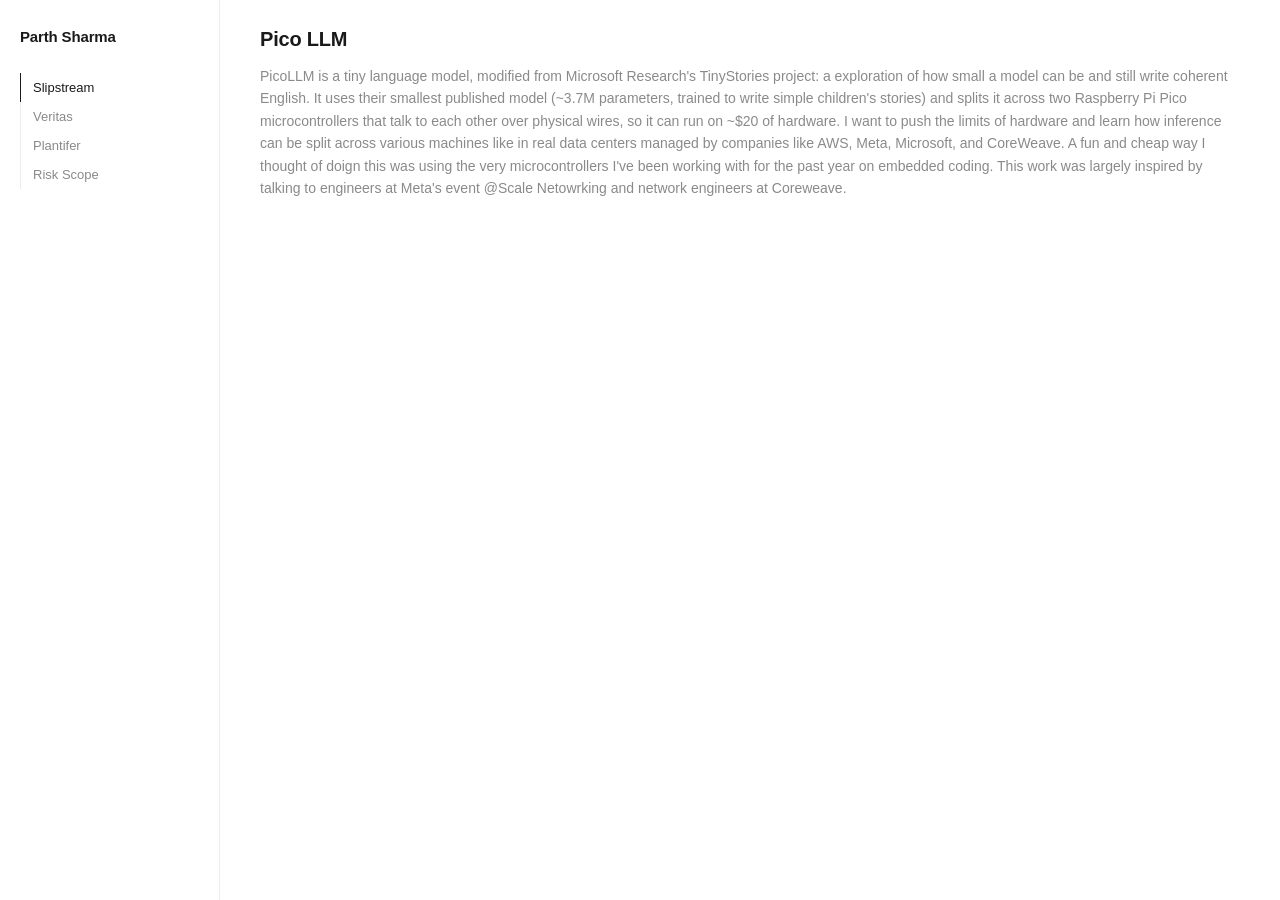
==== pico_llm.html @ f79b698e "Change title to 'Pico LLM' and add project details Updated project title and added detailed descript" ====
<!doctype html>
<html lang="en">
  <head>
    <meta charset="utf-8" />
    <meta name="viewport" content="width=device-width, initial-scale=1" />
    <title>Slipstream — Parth Sharma</title>
    <link rel="stylesheet" href="style.css" />
  </head>
  <body>
    <aside class="sidebar">
      <a class="sidebar-name" href="index.html">Parth Sharma</a>

      <nav class="sidebar-nav">
        <ul class="project-list">
          <li><a class="active" href="slipstream.html">Slipstream</a></li>
          <li><a href="veritas.html">Veritas</a></li>
          <li><a href="plantifer.html">Plantifer</a></li>
          <li><a href="risk-scope.html">Risk Scope</a></li>
        </ul>
      </nav>
    </aside>

    <main class="main">
      <h1>Pico LLM</h1>
      <p>PicoLLM is a tiny language model, modified from Microsoft Research's TinyStories project: a exploration of how small a model can be and still write coherent English. It uses their smallest published model (~3.7M parameters, trained to write simple children's stories) and splits it across two Raspberry Pi Pico microcontrollers that talk to each other over physical wires, so it can run on ~$20 of hardware. I want to push the limits of hardware and learn how inference can be split across various machines like in real data centers managed by companies like AWS, Meta, Microsoft, and CoreWeave. A fun and cheap way I thought of doign this was using the very microcontrollers I've been working with for the past year on embedded coding. This work was largely inspired by talking to engineers at Meta's event @Scale Netowrking and network engineers at Coreweave.</p>
      
    </main>
  </body>
</html>
---- style.css ----
:root {
  --sidebar-w: 220px;
  --border: #ececec;
  --text: #1a1a1a;
  --muted: #8a8a8a;
}

* {
  box-sizing: border-box;
}

html, body {
  height: 100%;
  margin: 0;
}

body {
  display: flex;
  background: #ffffff;
  color: var(--text);
  font-family: -apple-system, BlinkMacSystemFont, "Segoe UI", Helvetica, Arial, sans-serif;
  font-size: 14px;
}

.sidebar {
  width: var(--sidebar-w);
  flex-shrink: 0;
  min-height: 100vh;
  border-right: 1px solid var(--border);
  padding: 28px 20px;
  position: sticky;
  top: 0;
  align-self: flex-start;
}

.sidebar-name {
  display: block;
  font-weight: 600;
  font-size: 15px;
  margin-bottom: 28px;
  letter-spacing: -0.01em;
  color: var(--text);
  text-decoration: none;
}

.sidebar-nav {
  display: flex;
  flex-direction: column;
}

.project-list {
  list-style: none;
  margin: 0;
  padding: 0;
}

.project-list li {
  padding: 0;
}

.project-list a {
  display: block;
  padding: 7px 0 7px 12px;
  color: var(--muted);
  text-decoration: none;
  font-size: 13px;
  border-left: 1px solid var(--border);
  transition: color 0.15s ease, border-color 0.15s ease;
}

.project-list a:hover,
.project-list a.active {
  color: var(--text);
  border-left-color: var(--text);
}

.main {
  flex: 1;
  min-height: 100vh;
  padding: 28px 40px;
}

.main h1 {
  font-size: 20px;
  font-weight: 600;
  letter-spacing: -0.01em;
  margin: 0 0 12px;
}

.main p {
  color: var(--muted);
  line-height: 1.6;
}

.main .lede {
  color: var(--text);
}

.main h2 {
  font-size: 14px;
  font-weight: 600;
  letter-spacing: -0.01em;
  margin: 32px 0 12px;
}

.notice {
  font-size: 13px;
  color: var(--muted);
}

.demo {
  display: block;
  max-width: 280px;
  width: 100%;
  border: 1px solid var(--border);
  border-radius: 4px;
  margin: 20px 0;
}

.video-wrap {
  position: relative;
  width: 100%;
  max-width: 720px;
  aspect-ratio: 16 / 9;
  margin: 20px 0;
  border: 1px solid var(--border);
  border-radius: 4px;
  overflow: hidden;
}

.video-wrap iframe {
  position: absolute;
  inset: 0;
  width: 100%;
  height: 100%;
  border: none;
}

.main ul.bullets {
  list-style: none;
  margin: 0 0 16px;
  padding: 0;
  max-width: 560px;
}

.main ul.bullets li {
  padding: 8px 0 8px 12px;
  border-left: 1px solid var(--border);
  color: var(--muted);
  line-height: 1.6;
  font-size: 13px;
}

.main ul.bullets li + li {
  border-top: 1px solid var(--border);
}

.main ul.bullets strong {
  color: var(--text);
  font-weight: 600;
}

table {
  border-collapse: collapse;
  font-size: 13px;
  max-width: 560px;
  width: 100%;
}

th, td {
  text-align: left;
  padding: 8px 16px 8px 0;
  border-bottom: 1px solid var(--border);
}

th {
  color: var(--muted);
  font-weight: 500;
}

pre {
  background: #fafafa;
  border: 1px solid var(--border);
  border-radius: 4px;
  padding: 16px;
  overflow-x: auto;
  max-width: 560px;
}

pre code {
  font-family: ui-monospace, SFMono-Regular, Menlo, Consolas, monospace;
  font-size: 12px;
  line-height: 1.6;
  color: var(--text);
  white-space: pre;
}
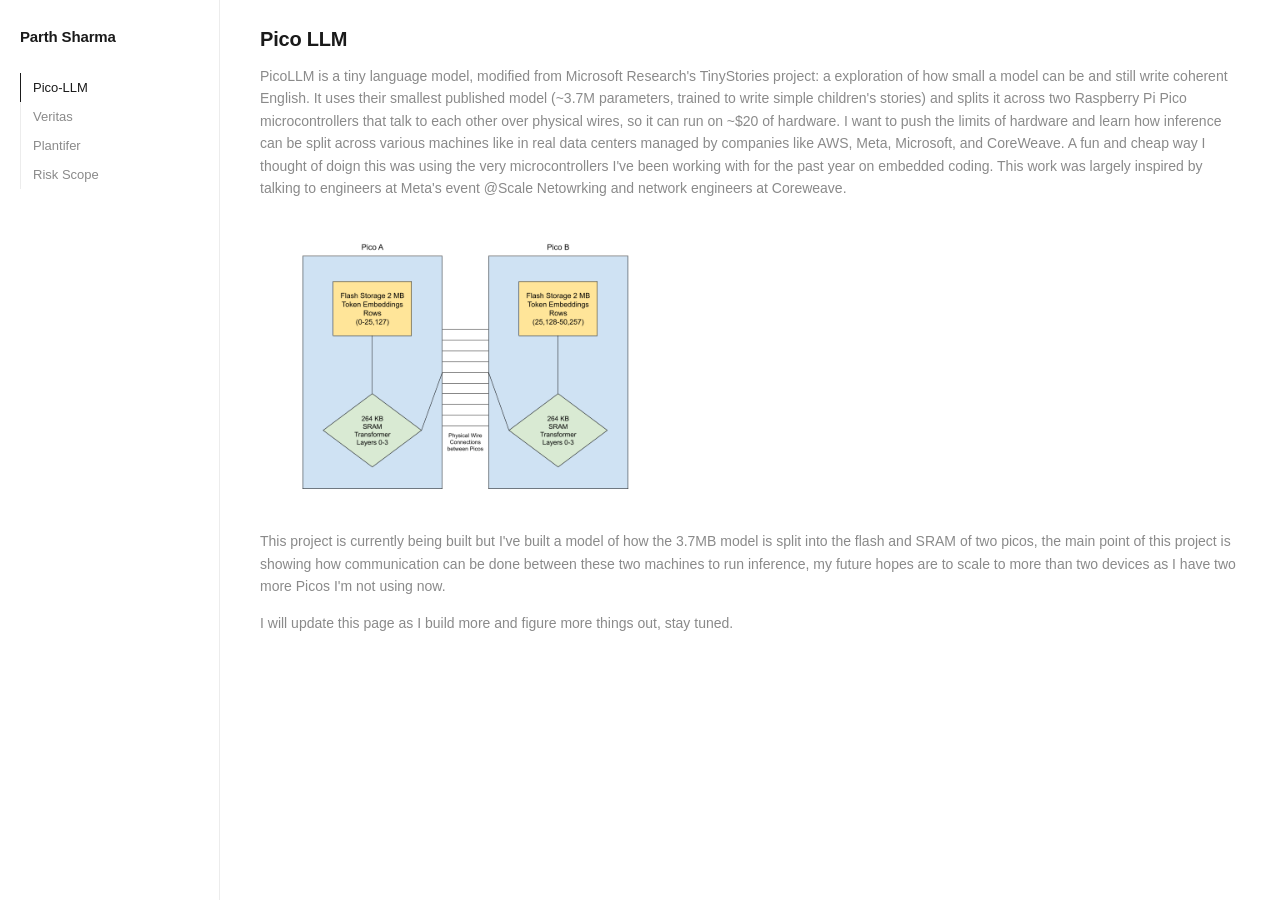
==== commit a98d7e8f: "Update Pico LLM project details in pico_llm.html Added project description and images for Pico LLM." ====
--- a/pico_llm.html
+++ b/pico_llm.html
@@ -12,7 +12,7 @@
 
       <nav class="sidebar-nav">
         <ul class="project-list">
-          <li><a class="active" href="slipstream.html">Slipstream</a></li>
+          <li><a class="active" href="slipstream.html">Pico-LLM</a></li>
           <li><a href="veritas.html">Veritas</a></li>
           <li><a href="plantifer.html">Plantifer</a></li>
           <li><a href="risk-scope.html">Risk Scope</a></li>
@@ -23,7 +23,9 @@
     <main class="main">
       <h1>Pico LLM</h1>
       <p>PicoLLM is a tiny language model, modified from Microsoft Research's TinyStories project: a exploration of how small a model can be and still write coherent English. It uses their smallest published model (~3.7M parameters, trained to write simple children's stories) and splits it across two Raspberry Pi Pico microcontrollers that talk to each other over physical wires, so it can run on ~$20 of hardware. I want to push the limits of hardware and learn how inference can be split across various machines like in real data centers managed by companies like AWS, Meta, Microsoft, and CoreWeave. A fun and cheap way I thought of doign this was using the very microcontrollers I've been working with for the past year on embedded coding. This work was largely inspired by talking to engineers at Meta's event @Scale Netowrking and network engineers at Coreweave.</p>
-      
+      <img src="pico_diagram.png"  alt="demo" width=400/>
+      <p>This project is currently being built but I've built a model of how the 3.7MB model is split into the flash and SRAM of two picos, the main point of this project is showing how communication can be done between these two machines to run inference, my future hopes are to scale to more than two devices as I have two more Picos I'm not using now.</p>
+      <p>I will update this page as I build more and figure more things out, stay tuned.</p>
     </main>
   </body>
 </html>
